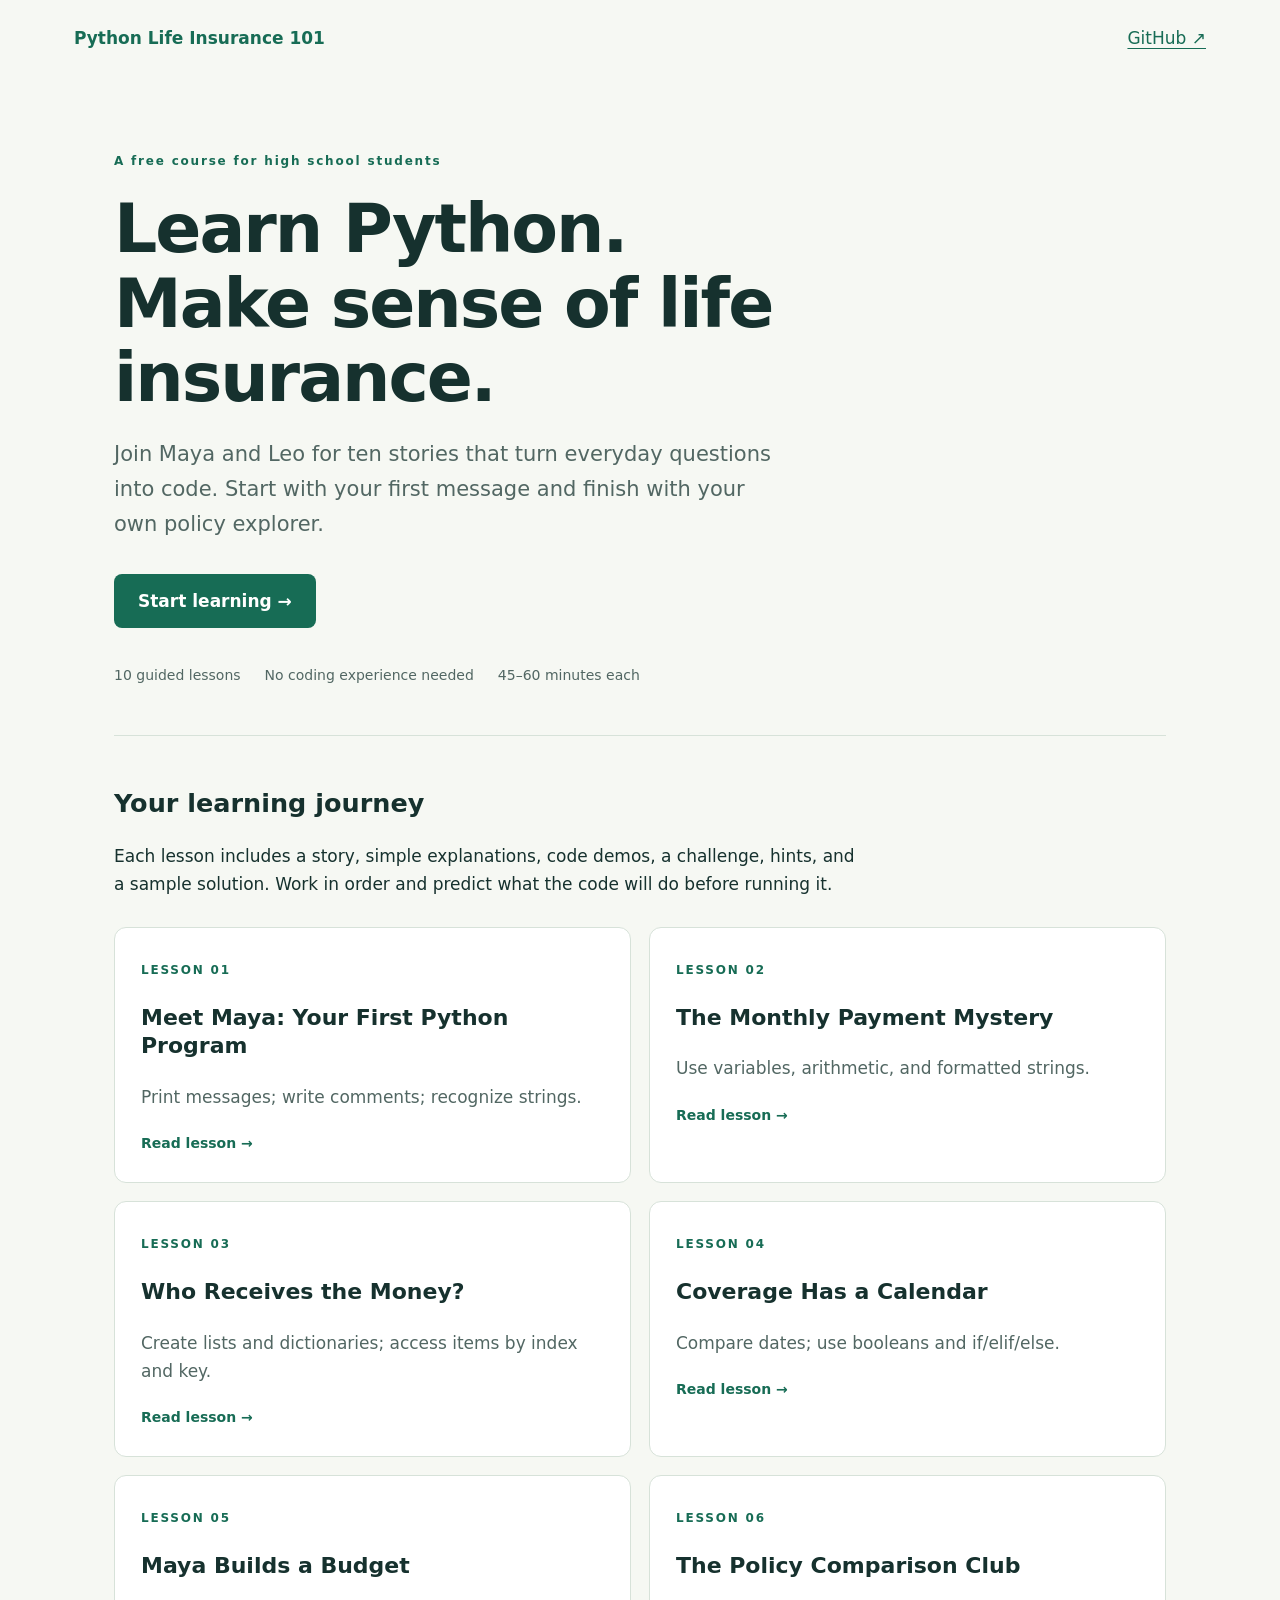
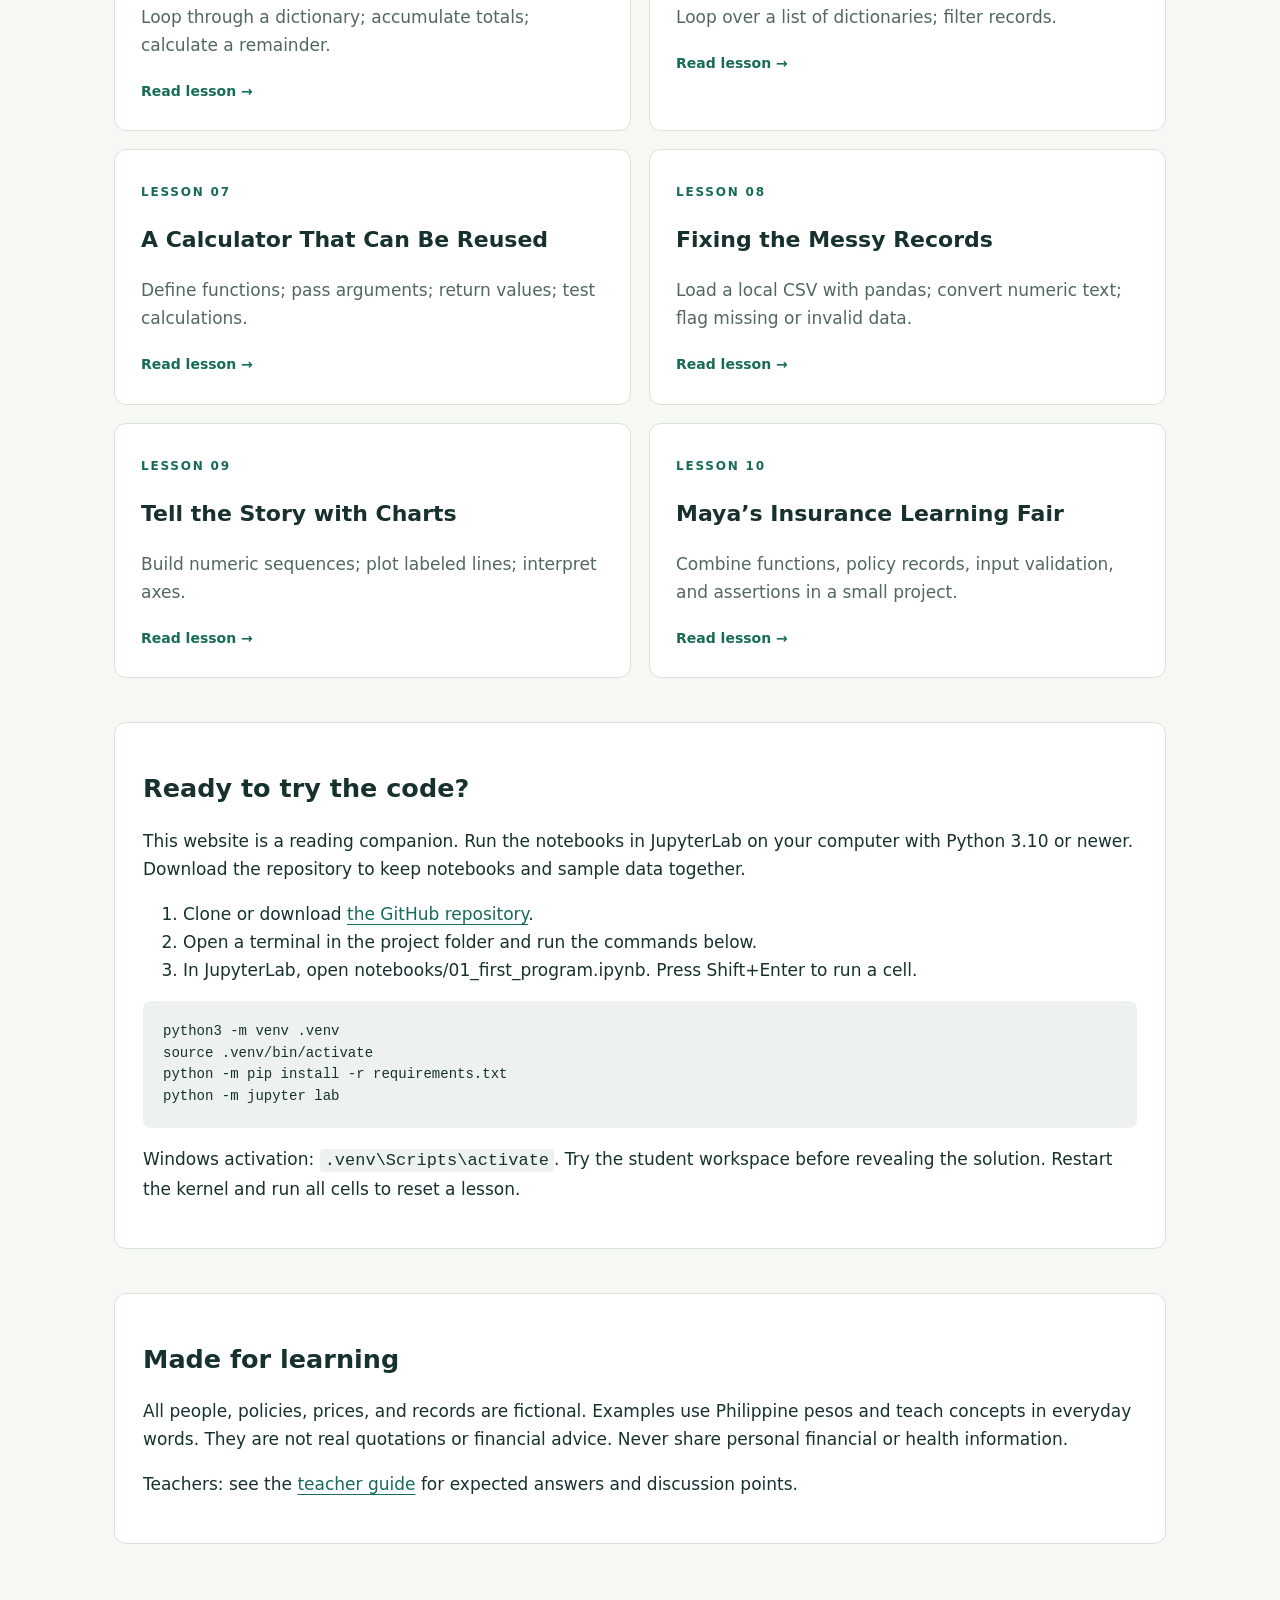
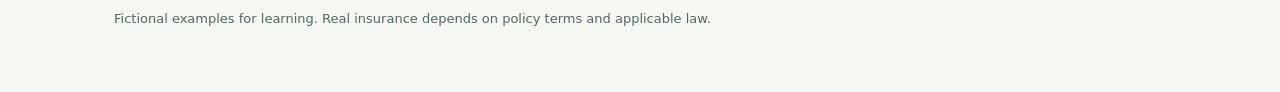
==== docs/index.html @ a5b44e25 "Add training website and expanded README with Pages setup" ====
<!doctype html>
<html lang="en"><head><meta charset="utf-8"><meta name="viewport" content="width=device-width, initial-scale=1"><title>Learn Python through stories · Python Life Insurance 101</title><link rel="stylesheet" href="style.css"></head>
<body><a class="skip" href="#content">Skip to content</a><header><a class="brand" href="index.html">Python Life Insurance 101</a><a href="https://github.com/mano-octavianojr/python-life-insurance-101">GitHub ↗</a></header><main id="content"><section class="hero"><p class="eyebrow">A free course for high school students</p><h1>Learn Python.<br>Make sense of life insurance.</h1><p class="intro">Join Maya and Leo for ten stories that turn everyday questions into code. Start with your first message and finish with your own policy explorer.</p><a class="button" href="01_first_program.html">Start learning →</a><div class="facts"><span>10 guided lessons</span><span>No coding experience needed</span><span>45–60 minutes each</span></div></section><section class="overview"><h2>Your learning journey</h2><p>Each lesson includes a story, simple explanations, code demos, a challenge, hints, and a sample solution. Work in order and predict what the code will do before running it.</p></section><section class="grid" aria-label="Training lessons"><a class="card" href="01_first_program.html"><span class="number">LESSON 01</span><h3>Meet Maya: Your First Python Program</h3><p>Print messages; write comments; recognize strings.</p><span class="read">Read lesson →</span></a><a class="card" href="02_premiums.html"><span class="number">LESSON 02</span><h3>The Monthly Payment Mystery</h3><p>Use variables, arithmetic, and formatted strings.</p><span class="read">Read lesson →</span></a><a class="card" href="03_beneficiaries.html"><span class="number">LESSON 03</span><h3>Who Receives the Money?</h3><p>Create lists and dictionaries; access items by index and key.</p><span class="read">Read lesson →</span></a><a class="card" href="04_coverage_calendar.html"><span class="number">LESSON 04</span><h3>Coverage Has a Calendar</h3><p>Compare dates; use booleans and if/elif/else.</p><span class="read">Read lesson →</span></a><a class="card" href="05_budget.html"><span class="number">LESSON 05</span><h3>Maya Builds a Budget</h3><p>Loop through a dictionary; accumulate totals; calculate a remainder.</p><span class="read">Read lesson →</span></a><a class="card" href="06_policy_comparison.html"><span class="number">LESSON 06</span><h3>The Policy Comparison Club</h3><p>Loop over a list of dictionaries; filter records.</p><span class="read">Read lesson →</span></a><a class="card" href="07_functions.html"><span class="number">LESSON 07</span><h3>A Calculator That Can Be Reused</h3><p>Define functions; pass arguments; return values; test calculations.</p><span class="read">Read lesson →</span></a><a class="card" href="08_messy_records.html"><span class="number">LESSON 08</span><h3>Fixing the Messy Records</h3><p>Load a local CSV with pandas; convert numeric text; flag missing or invalid data.</p><span class="read">Read lesson →</span></a><a class="card" href="09_charts.html"><span class="number">LESSON 09</span><h3>Tell the Story with Charts</h3><p>Build numeric sequences; plot labeled lines; interpret axes.</p><span class="read">Read lesson →</span></a><a class="card" href="10_learning_fair.html"><span class="number">LESSON 10</span><h3>Maya’s Insurance Learning Fair</h3><p>Combine functions, policy records, input validation, and assertions in a small project.</p><span class="read">Read lesson →</span></a></section><section id="setup" class="setup"><h2>Ready to try the code?</h2><p>This website is a reading companion. Run the notebooks in JupyterLab on your computer with Python 3.10 or newer. Download the repository to keep notebooks and sample data together.</p><ol><li>Clone or download <a href="https://github.com/mano-octavianojr/python-life-insurance-101">the GitHub repository</a>.</li><li>Open a terminal in the project folder and run the commands below.</li><li>In JupyterLab, open notebooks/01_first_program.ipynb. Press Shift+Enter to run a cell.</li></ol><pre><code>python3 -m venv .venv
source .venv/bin/activate
python -m pip install -r requirements.txt
python -m jupyter lab</code></pre><p>Windows activation: <code>.venv\Scripts\activate</code>. Try the student workspace before revealing the solution. Restart the kernel and run all cells to reset a lesson.</p></section><section class="scope"><h2>Made for learning</h2><p>All people, policies, prices, and records are fictional. Examples use Philippine pesos and teach concepts in everyday words. They are not real quotations or financial advice. Never share personal financial or health information.</p><p>Teachers: see the <a href="https://github.com/mano-octavianojr/python-life-insurance-101/blob/main/TEACHER_GUIDE.md">teacher guide</a> for expected answers and discussion points.</p></section></main><footer>Fictional examples for learning. Real insurance depends on policy terms and applicable law.</footer></body></html>
---- docs/style.css ----
:root{color-scheme:light;--ink:#16312e;--muted:#526763;--paper:#f6f8f3;--green:#176c55;--border:#d7e2d9}*{box-sizing:border-box}body{margin:0;background:var(--paper);color:var(--ink);font:17px/1.65 system-ui,sans-serif}a{color:var(--green);text-underline-offset:4px}a:focus-visible,summary:focus-visible{outline:3px solid #ba7018;outline-offset:5px}header{max-width:1180px;margin:auto;display:flex;justify-content:space-between;gap:20px;padding:24px}.brand{font-weight:800;text-decoration:none}main{max-width:1100px;margin:auto;padding:0 24px}.hero{padding:64px 0 48px;border-bottom:1px solid var(--border)}.eyebrow,.number{font-size:12px;letter-spacing:1.8px;font-weight:750;color:var(--green)}h1{font-size:clamp(36px,6vw,68px);line-height:1.1;letter-spacing:-2px;margin:20px 0}h2{line-height:1.3}h3{line-height:1.3;font-size:22px}.intro{font-size:21px;max-width:660px;color:var(--muted)}.button{display:inline-block;padding:13px 24px;background:var(--green);color:white;border-radius:8px;text-decoration:none;font-weight:700;margin:12px 0}.facts{display:flex;gap:24px;flex-wrap:wrap;font-size:14px;color:var(--muted);margin-top:24px}.overview{padding:30px 0 12px;max-width:750px}.grid{display:grid;grid-template-columns:repeat(2,minmax(0,1fr));gap:18px}.card{display:block;padding:26px;background:white;border:1px solid var(--border);border-radius:12px;text-decoration:none;color:var(--ink)}.card:hover{border-color:var(--green);box-shadow:0 5px 18px #17392f12}.card p{color:var(--muted)}.read{font-weight:650;color:var(--green);font-size:14px}.setup,.scope{margin-top:44px;padding:28px;border:1px solid var(--border);border-radius:12px;background:white}footer{max-width:1100px;margin:40px auto;padding:24px;color:var(--muted);font-size:13px}.lesson-nav{max-width:1000px;margin:20px auto;display:flex;gap:24px;flex-wrap:wrap;padding:0 24px}.lesson{max-width:1000px;background:white;border:1px solid var(--border);border-radius:12px;padding:30px}.reader-note{background:#edf5ef;padding:20px;border-radius:8px;margin-bottom:30px;font-size:15px}.lesson h1{font-size:36px;letter-spacing:-1px}.lesson h2{font-size:25px;margin-top:32px}.cell{margin:16px 0}.prompt{display:none}pre{overflow-x:auto;padding:20px;background:#edf2ee;border-radius:8px;line-height:1.55;font-size:14px}code{font-family:ui-monospace,monospace}p code,li code{background:#edf2ee;padding:2px 5px;border-radius:4px}img{max-width:100%;height:auto}.solution{border:1px solid var(--border);border-radius:8px;padding:16px;margin:24px 0}.solution summary{cursor:pointer;font-weight:700;color:var(--green)}.skip{position:absolute;top:-80px;left:16px;background:white;padding:12px;z-index:10}.skip:focus{top:8px}table{border-collapse:collapse}td,th{border:1px solid var(--border);padding:8px}@media(max-width:650px){.grid{grid-template-columns:1fr}.hero{padding-top:30px}.lesson{padding:18px}header{font-size:14px;padding:18px}.facts{gap:10px}.setup,.scope{padding:20px}.lesson h1{font-size:29px}}@media print{header,.lesson-nav,.reader-note,footer{display:none}.lesson{border:0}details.solution>*{display:block!important}body{background:white}pre{white-space:pre-wrap}}
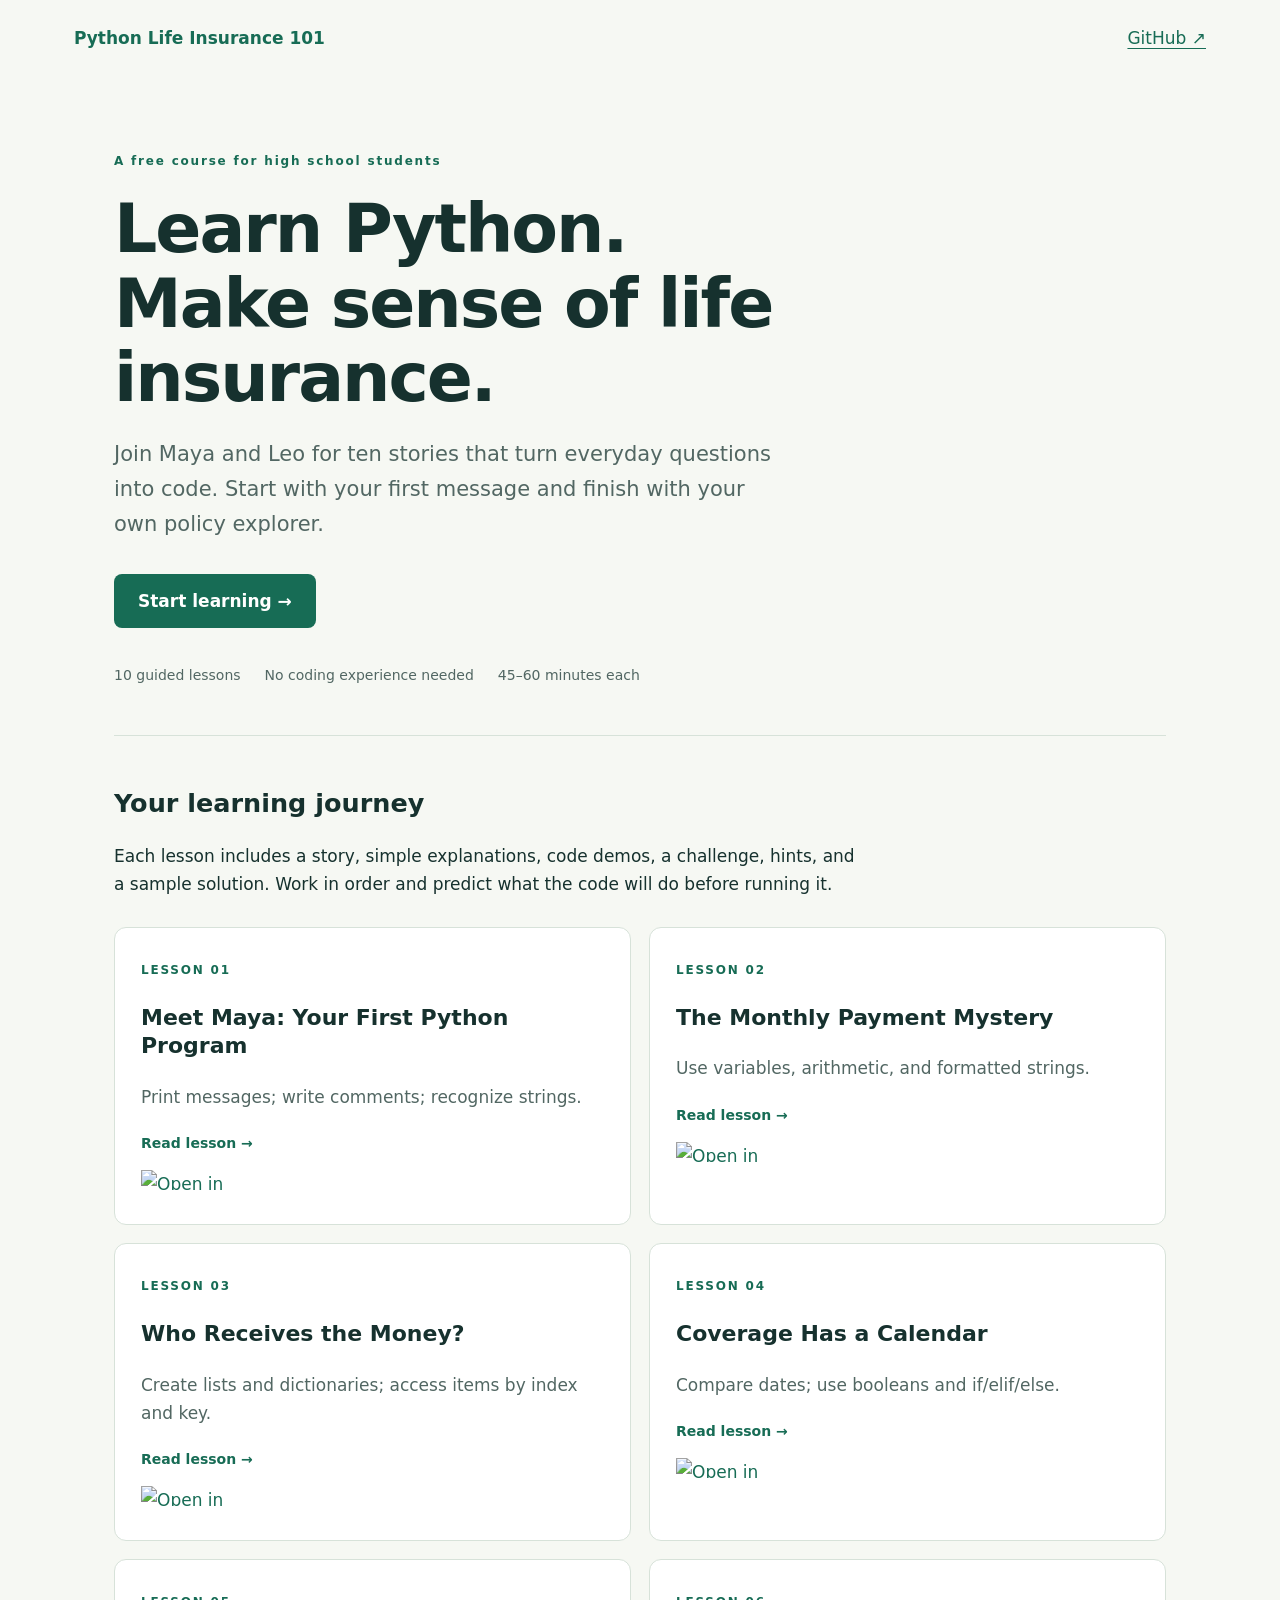
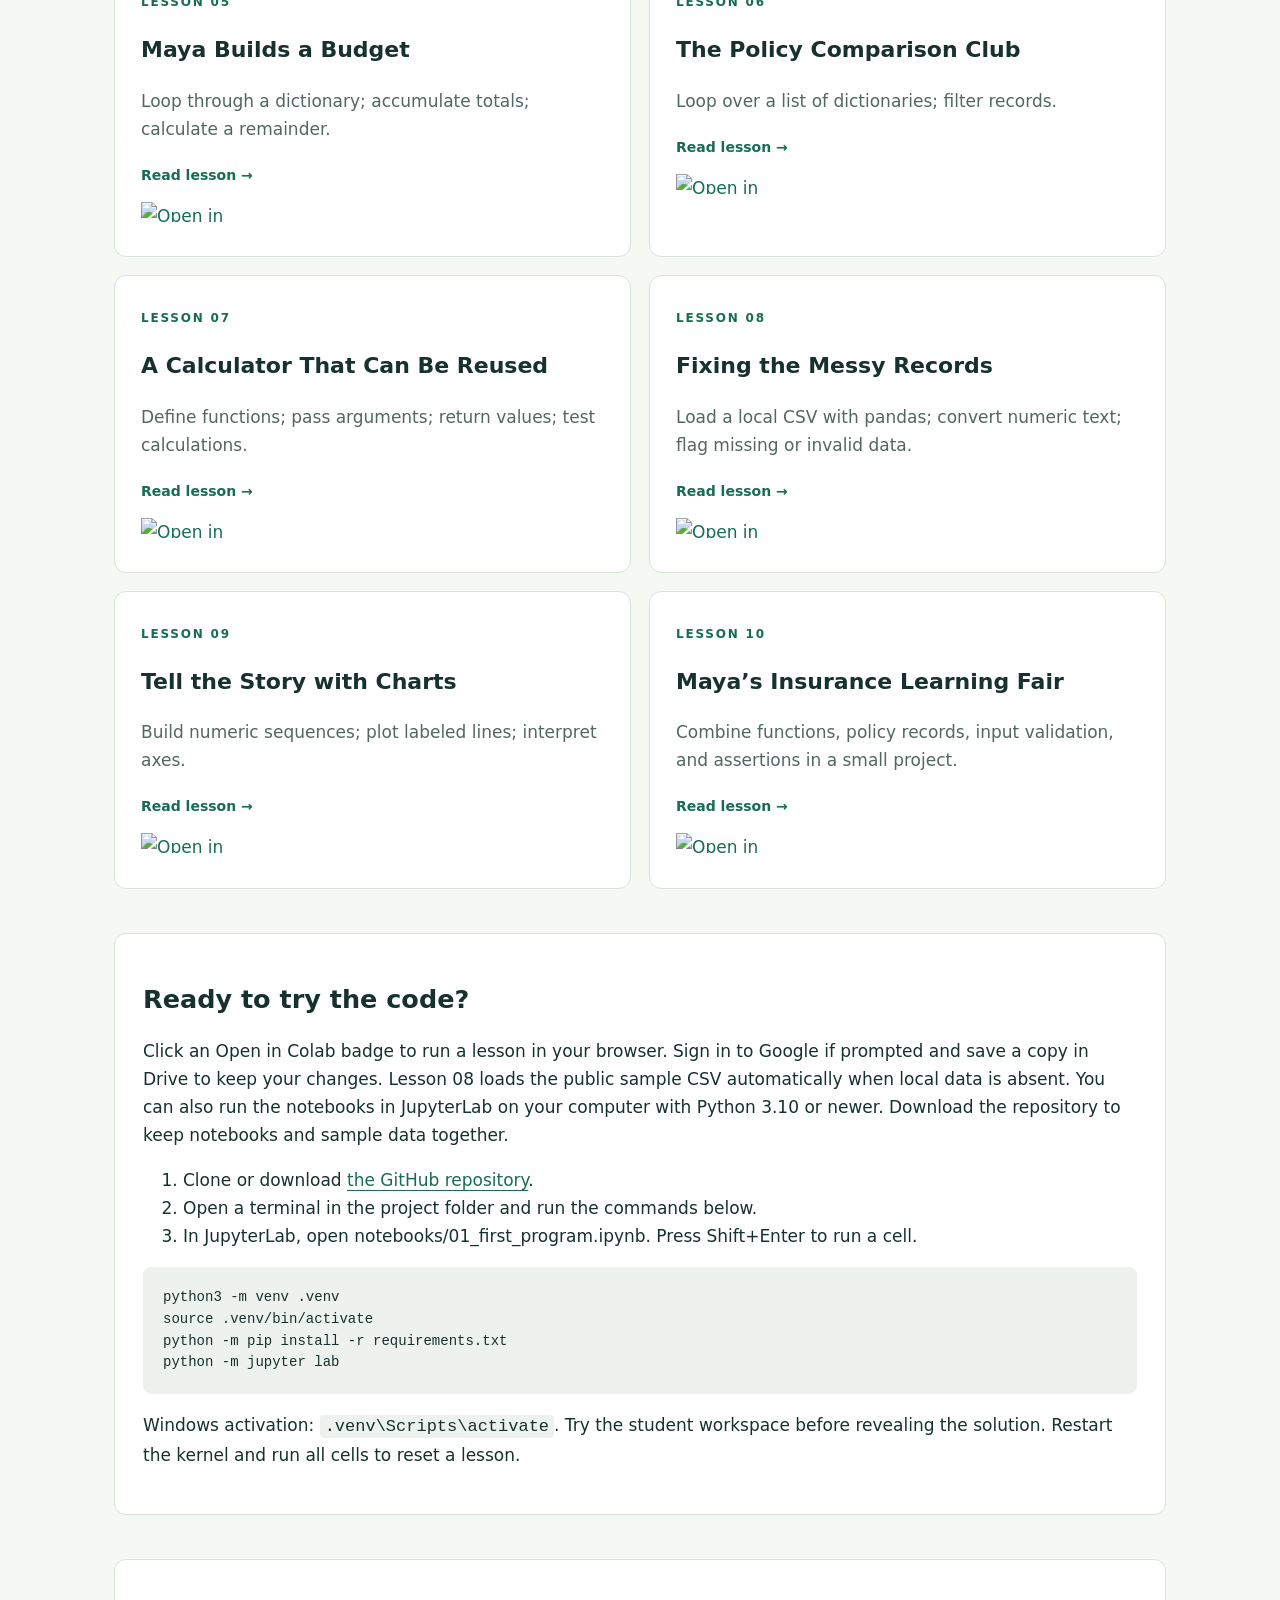
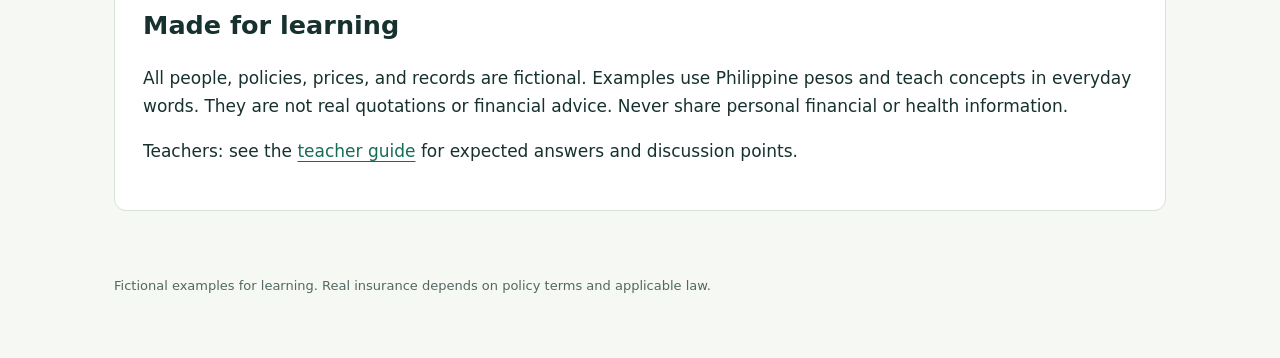
==== commit c764d955: "Add Open in Colab badges and remote sample data fallback" ====
--- a/docs/index.html
+++ b/docs/index.html
@@ -1,6 +1,6 @@
 <!doctype html>
 <html lang="en"><head><meta charset="utf-8"><meta name="viewport" content="width=device-width, initial-scale=1"><title>Learn Python through stories · Python Life Insurance 101</title><link rel="stylesheet" href="style.css"></head>
-<body><a class="skip" href="#content">Skip to content</a><header><a class="brand" href="index.html">Python Life Insurance 101</a><a href="https://github.com/mano-octavianojr/python-life-insurance-101">GitHub ↗</a></header><main id="content"><section class="hero"><p class="eyebrow">A free course for high school students</p><h1>Learn Python.<br>Make sense of life insurance.</h1><p class="intro">Join Maya and Leo for ten stories that turn everyday questions into code. Start with your first message and finish with your own policy explorer.</p><a class="button" href="01_first_program.html">Start learning →</a><div class="facts"><span>10 guided lessons</span><span>No coding experience needed</span><span>45–60 minutes each</span></div></section><section class="overview"><h2>Your learning journey</h2><p>Each lesson includes a story, simple explanations, code demos, a challenge, hints, and a sample solution. Work in order and predict what the code will do before running it.</p></section><section class="grid" aria-label="Training lessons"><a class="card" href="01_first_program.html"><span class="number">LESSON 01</span><h3>Meet Maya: Your First Python Program</h3><p>Print messages; write comments; recognize strings.</p><span class="read">Read lesson →</span></a><a class="card" href="02_premiums.html"><span class="number">LESSON 02</span><h3>The Monthly Payment Mystery</h3><p>Use variables, arithmetic, and formatted strings.</p><span class="read">Read lesson →</span></a><a class="card" href="03_beneficiaries.html"><span class="number">LESSON 03</span><h3>Who Receives the Money?</h3><p>Create lists and dictionaries; access items by index and key.</p><span class="read">Read lesson →</span></a><a class="card" href="04_coverage_calendar.html"><span class="number">LESSON 04</span><h3>Coverage Has a Calendar</h3><p>Compare dates; use booleans and if/elif/else.</p><span class="read">Read lesson →</span></a><a class="card" href="05_budget.html"><span class="number">LESSON 05</span><h3>Maya Builds a Budget</h3><p>Loop through a dictionary; accumulate totals; calculate a remainder.</p><span class="read">Read lesson →</span></a><a class="card" href="06_policy_comparison.html"><span class="number">LESSON 06</span><h3>The Policy Comparison Club</h3><p>Loop over a list of dictionaries; filter records.</p><span class="read">Read lesson →</span></a><a class="card" href="07_functions.html"><span class="number">LESSON 07</span><h3>A Calculator That Can Be Reused</h3><p>Define functions; pass arguments; return values; test calculations.</p><span class="read">Read lesson →</span></a><a class="card" href="08_messy_records.html"><span class="number">LESSON 08</span><h3>Fixing the Messy Records</h3><p>Load a local CSV with pandas; convert numeric text; flag missing or invalid data.</p><span class="read">Read lesson →</span></a><a class="card" href="09_charts.html"><span class="number">LESSON 09</span><h3>Tell the Story with Charts</h3><p>Build numeric sequences; plot labeled lines; interpret axes.</p><span class="read">Read lesson →</span></a><a class="card" href="10_learning_fair.html"><span class="number">LESSON 10</span><h3>Maya’s Insurance Learning Fair</h3><p>Combine functions, policy records, input validation, and assertions in a small project.</p><span class="read">Read lesson →</span></a></section><section id="setup" class="setup"><h2>Ready to try the code?</h2><p>This website is a reading companion. Run the notebooks in JupyterLab on your computer with Python 3.10 or newer. Download the repository to keep notebooks and sample data together.</p><ol><li>Clone or download <a href="https://github.com/mano-octavianojr/python-life-insurance-101">the GitHub repository</a>.</li><li>Open a terminal in the project folder and run the commands below.</li><li>In JupyterLab, open notebooks/01_first_program.ipynb. Press Shift+Enter to run a cell.</li></ol><pre><code>python3 -m venv .venv
+<body><a class="skip" href="#content">Skip to content</a><header><a class="brand" href="index.html">Python Life Insurance 101</a><a href="https://github.com/mano-octavianojr/python-life-insurance-101">GitHub ↗</a></header><main id="content"><section class="hero"><p class="eyebrow">A free course for high school students</p><h1>Learn Python.<br>Make sense of life insurance.</h1><p class="intro">Join Maya and Leo for ten stories that turn everyday questions into code. Start with your first message and finish with your own policy explorer.</p><a class="button" href="01_first_program.html">Start learning →</a><div class="facts"><span>10 guided lessons</span><span>No coding experience needed</span><span>45–60 minutes each</span></div></section><section class="overview"><h2>Your learning journey</h2><p>Each lesson includes a story, simple explanations, code demos, a challenge, hints, and a sample solution. Work in order and predict what the code will do before running it.</p></section><section class="grid" aria-label="Training lessons"><article class="card"><a class="card-content" href="01_first_program.html"><span class="number">LESSON 01</span><h3>Meet Maya: Your First Python Program</h3><p>Print messages; write comments; recognize strings.</p><span class="read">Read lesson →</span></a><a class="colab-button" href="https://colab.research.google.com/github/mano-octavianojr/python-life-insurance-101/blob/main/notebooks/01_first_program.ipynb" aria-label="Open 01. Meet Maya: Your First Python Program in Google Colab"><img src="https://colab.research.google.com/assets/colab-badge.svg" alt="Open in Colab" width="117" height="20"></a></article><article class="card"><a class="card-content" href="02_premiums.html"><span class="number">LESSON 02</span><h3>The Monthly Payment Mystery</h3><p>Use variables, arithmetic, and formatted strings.</p><span class="read">Read lesson →</span></a><a class="colab-button" href="https://colab.research.google.com/github/mano-octavianojr/python-life-insurance-101/blob/main/notebooks/02_premiums.ipynb" aria-label="Open 02. The Monthly Payment Mystery in Google Colab"><img src="https://colab.research.google.com/assets/colab-badge.svg" alt="Open in Colab" width="117" height="20"></a></article><article class="card"><a class="card-content" href="03_beneficiaries.html"><span class="number">LESSON 03</span><h3>Who Receives the Money?</h3><p>Create lists and dictionaries; access items by index and key.</p><span class="read">Read lesson →</span></a><a class="colab-button" href="https://colab.research.google.com/github/mano-octavianojr/python-life-insurance-101/blob/main/notebooks/03_beneficiaries.ipynb" aria-label="Open 03. Who Receives the Money? in Google Colab"><img src="https://colab.research.google.com/assets/colab-badge.svg" alt="Open in Colab" width="117" height="20"></a></article><article class="card"><a class="card-content" href="04_coverage_calendar.html"><span class="number">LESSON 04</span><h3>Coverage Has a Calendar</h3><p>Compare dates; use booleans and if/elif/else.</p><span class="read">Read lesson →</span></a><a class="colab-button" href="https://colab.research.google.com/github/mano-octavianojr/python-life-insurance-101/blob/main/notebooks/04_coverage_calendar.ipynb" aria-label="Open 04. Coverage Has a Calendar in Google Colab"><img src="https://colab.research.google.com/assets/colab-badge.svg" alt="Open in Colab" width="117" height="20"></a></article><article class="card"><a class="card-content" href="05_budget.html"><span class="number">LESSON 05</span><h3>Maya Builds a Budget</h3><p>Loop through a dictionary; accumulate totals; calculate a remainder.</p><span class="read">Read lesson →</span></a><a class="colab-button" href="https://colab.research.google.com/github/mano-octavianojr/python-life-insurance-101/blob/main/notebooks/05_budget.ipynb" aria-label="Open 05. Maya Builds a Budget in Google Colab"><img src="https://colab.research.google.com/assets/colab-badge.svg" alt="Open in Colab" width="117" height="20"></a></article><article class="card"><a class="card-content" href="06_policy_comparison.html"><span class="number">LESSON 06</span><h3>The Policy Comparison Club</h3><p>Loop over a list of dictionaries; filter records.</p><span class="read">Read lesson →</span></a><a class="colab-button" href="https://colab.research.google.com/github/mano-octavianojr/python-life-insurance-101/blob/main/notebooks/06_policy_comparison.ipynb" aria-label="Open 06. The Policy Comparison Club in Google Colab"><img src="https://colab.research.google.com/assets/colab-badge.svg" alt="Open in Colab" width="117" height="20"></a></article><article class="card"><a class="card-content" href="07_functions.html"><span class="number">LESSON 07</span><h3>A Calculator That Can Be Reused</h3><p>Define functions; pass arguments; return values; test calculations.</p><span class="read">Read lesson →</span></a><a class="colab-button" href="https://colab.research.google.com/github/mano-octavianojr/python-life-insurance-101/blob/main/notebooks/07_functions.ipynb" aria-label="Open 07. A Calculator That Can Be Reused in Google Colab"><img src="https://colab.research.google.com/assets/colab-badge.svg" alt="Open in Colab" width="117" height="20"></a></article><article class="card"><a class="card-content" href="08_messy_records.html"><span class="number">LESSON 08</span><h3>Fixing the Messy Records</h3><p>Load a local CSV with pandas; convert numeric text; flag missing or invalid data.</p><span class="read">Read lesson →</span></a><a class="colab-button" href="https://colab.research.google.com/github/mano-octavianojr/python-life-insurance-101/blob/main/notebooks/08_messy_records.ipynb" aria-label="Open 08. Fixing the Messy Records in Google Colab"><img src="https://colab.research.google.com/assets/colab-badge.svg" alt="Open in Colab" width="117" height="20"></a></article><article class="card"><a class="card-content" href="09_charts.html"><span class="number">LESSON 09</span><h3>Tell the Story with Charts</h3><p>Build numeric sequences; plot labeled lines; interpret axes.</p><span class="read">Read lesson →</span></a><a class="colab-button" href="https://colab.research.google.com/github/mano-octavianojr/python-life-insurance-101/blob/main/notebooks/09_charts.ipynb" aria-label="Open 09. Tell the Story with Charts in Google Colab"><img src="https://colab.research.google.com/assets/colab-badge.svg" alt="Open in Colab" width="117" height="20"></a></article><article class="card"><a class="card-content" href="10_learning_fair.html"><span class="number">LESSON 10</span><h3>Maya’s Insurance Learning Fair</h3><p>Combine functions, policy records, input validation, and assertions in a small project.</p><span class="read">Read lesson →</span></a><a class="colab-button" href="https://colab.research.google.com/github/mano-octavianojr/python-life-insurance-101/blob/main/notebooks/10_learning_fair.ipynb" aria-label="Open 10. Maya’s Insurance Learning Fair in Google Colab"><img src="https://colab.research.google.com/assets/colab-badge.svg" alt="Open in Colab" width="117" height="20"></a></article></section><section id="setup" class="setup"><h2>Ready to try the code?</h2><p>Click an Open in Colab badge to run a lesson in your browser. Sign in to Google if prompted and save a copy in Drive to keep your changes. Lesson 08 loads the public sample CSV automatically when local data is absent. You can also run the notebooks in JupyterLab on your computer with Python 3.10 or newer. Download the repository to keep notebooks and sample data together.</p><ol><li>Clone or download <a href="https://github.com/mano-octavianojr/python-life-insurance-101">the GitHub repository</a>.</li><li>Open a terminal in the project folder and run the commands below.</li><li>In JupyterLab, open notebooks/01_first_program.ipynb. Press Shift+Enter to run a cell.</li></ol><pre><code>python3 -m venv .venv
 source .venv/bin/activate
 python -m pip install -r requirements.txt
 python -m jupyter lab</code></pre><p>Windows activation: <code>.venv\Scripts\activate</code>. Try the student workspace before revealing the solution. Restart the kernel and run all cells to reset a lesson.</p></section><section class="scope"><h2>Made for learning</h2><p>All people, policies, prices, and records are fictional. Examples use Philippine pesos and teach concepts in everyday words. They are not real quotations or financial advice. Never share personal financial or health information.</p><p>Teachers: see the <a href="https://github.com/mano-octavianojr/python-life-insurance-101/blob/main/TEACHER_GUIDE.md">teacher guide</a> for expected answers and discussion points.</p></section></main><footer>Fictional examples for learning. Real insurance depends on policy terms and applicable law.</footer></body></html>
--- a/docs/style.css
+++ b/docs/style.css
@@ -1 +1,3 @@
 :root{color-scheme:light;--ink:#16312e;--muted:#526763;--paper:#f6f8f3;--green:#176c55;--border:#d7e2d9}*{box-sizing:border-box}body{margin:0;background:var(--paper);color:var(--ink);font:17px/1.65 system-ui,sans-serif}a{color:var(--green);text-underline-offset:4px}a:focus-visible,summary:focus-visible{outline:3px solid #ba7018;outline-offset:5px}header{max-width:1180px;margin:auto;display:flex;justify-content:space-between;gap:20px;padding:24px}.brand{font-weight:800;text-decoration:none}main{max-width:1100px;margin:auto;padding:0 24px}.hero{padding:64px 0 48px;border-bottom:1px solid var(--border)}.eyebrow,.number{font-size:12px;letter-spacing:1.8px;font-weight:750;color:var(--green)}h1{font-size:clamp(36px,6vw,68px);line-height:1.1;letter-spacing:-2px;margin:20px 0}h2{line-height:1.3}h3{line-height:1.3;font-size:22px}.intro{font-size:21px;max-width:660px;color:var(--muted)}.button{display:inline-block;padding:13px 24px;background:var(--green);color:white;border-radius:8px;text-decoration:none;font-weight:700;margin:12px 0}.facts{display:flex;gap:24px;flex-wrap:wrap;font-size:14px;color:var(--muted);margin-top:24px}.overview{padding:30px 0 12px;max-width:750px}.grid{display:grid;grid-template-columns:repeat(2,minmax(0,1fr));gap:18px}.card{display:block;padding:26px;background:white;border:1px solid var(--border);border-radius:12px;text-decoration:none;color:var(--ink)}.card:hover{border-color:var(--green);box-shadow:0 5px 18px #17392f12}.card p{color:var(--muted)}.read{font-weight:650;color:var(--green);font-size:14px}.setup,.scope{margin-top:44px;padding:28px;border:1px solid var(--border);border-radius:12px;background:white}footer{max-width:1100px;margin:40px auto;padding:24px;color:var(--muted);font-size:13px}.lesson-nav{max-width:1000px;margin:20px auto;display:flex;gap:24px;flex-wrap:wrap;padding:0 24px}.lesson{max-width:1000px;background:white;border:1px solid var(--border);border-radius:12px;padding:30px}.reader-note{background:#edf5ef;padding:20px;border-radius:8px;margin-bottom:30px;font-size:15px}.lesson h1{font-size:36px;letter-spacing:-1px}.lesson h2{font-size:25px;margin-top:32px}.cell{margin:16px 0}.prompt{display:none}pre{overflow-x:auto;padding:20px;background:#edf2ee;border-radius:8px;line-height:1.55;font-size:14px}code{font-family:ui-monospace,monospace}p code,li code{background:#edf2ee;padding:2px 5px;border-radius:4px}img{max-width:100%;height:auto}.solution{border:1px solid var(--border);border-radius:8px;padding:16px;margin:24px 0}.solution summary{cursor:pointer;font-weight:700;color:var(--green)}.skip{position:absolute;top:-80px;left:16px;background:white;padding:12px;z-index:10}.skip:focus{top:8px}table{border-collapse:collapse}td,th{border:1px solid var(--border);padding:8px}@media(max-width:650px){.grid{grid-template-columns:1fr}.hero{padding-top:30px}.lesson{padding:18px}header{font-size:14px;padding:18px}.facts{gap:10px}.setup,.scope{padding:20px}.lesson h1{font-size:29px}}@media print{header,.lesson-nav,.reader-note,footer{display:none}.lesson{border:0}details.solution>*{display:block!important}body{background:white}pre{white-space:pre-wrap}}
+
+.card-content{display:block;text-decoration:none;color:inherit}.colab-button{display:inline-flex;margin-top:14px;align-items:center}.colab-button img{display:block}.reader-note .colab-button{margin:0 8px;vertical-align:middle}
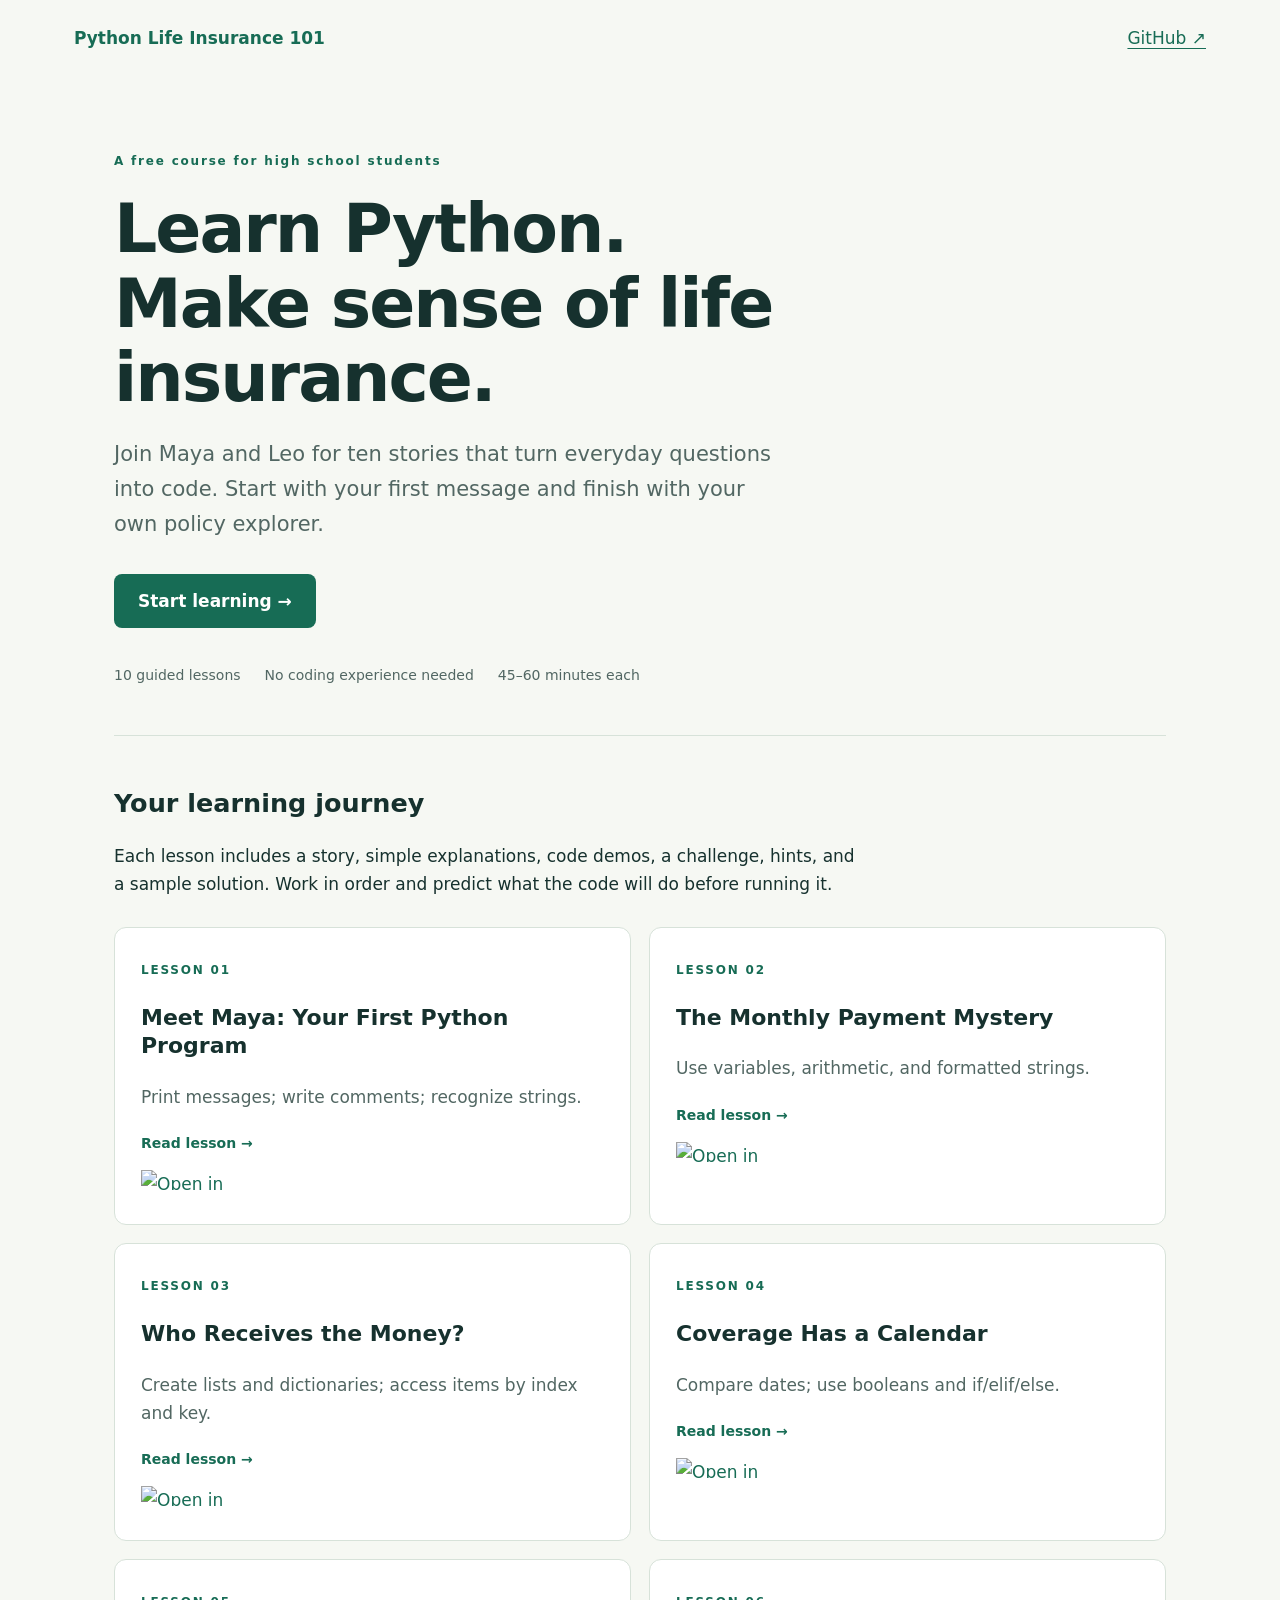
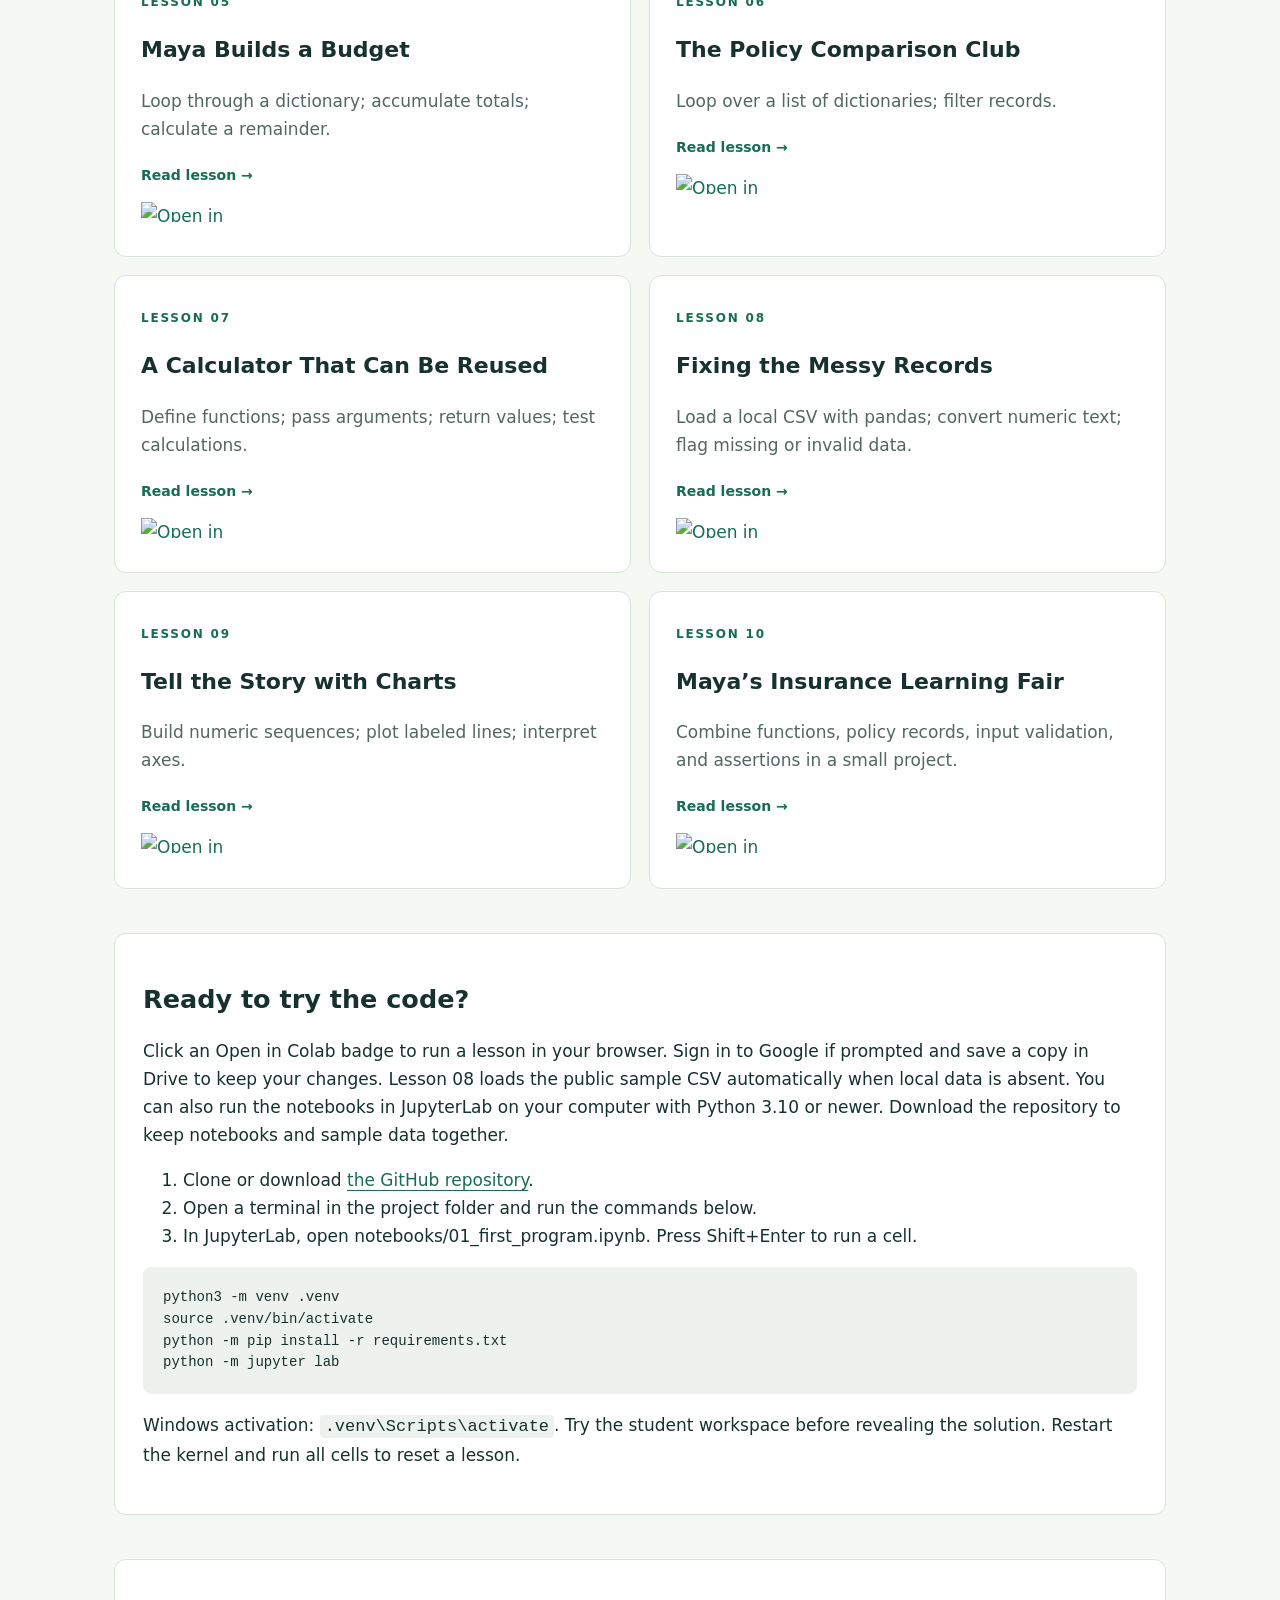
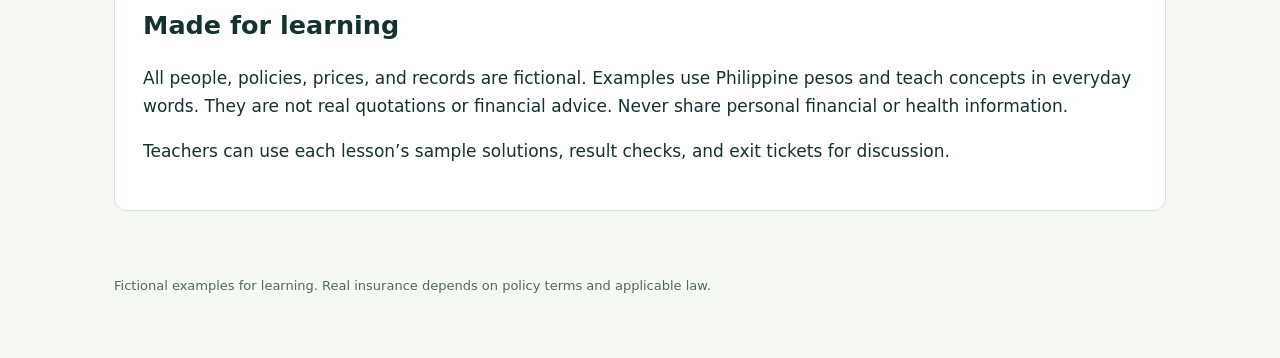
==== commit e322e8da: "Remove internal curriculum documents and clean website reference" ====
--- a/docs/index.html
+++ b/docs/index.html
@@ -3,4 +3,4 @@
 <body><a class="skip" href="#content">Skip to content</a><header><a class="brand" href="index.html">Python Life Insurance 101</a><a href="https://github.com/mano-octavianojr/python-life-insurance-101">GitHub ↗</a></header><main id="content"><section class="hero"><p class="eyebrow">A free course for high school students</p><h1>Learn Python.<br>Make sense of life insurance.</h1><p class="intro">Join Maya and Leo for ten stories that turn everyday questions into code. Start with your first message and finish with your own policy explorer.</p><a class="button" href="01_first_program.html">Start learning →</a><div class="facts"><span>10 guided lessons</span><span>No coding experience needed</span><span>45–60 minutes each</span></div></section><section class="overview"><h2>Your learning journey</h2><p>Each lesson includes a story, simple explanations, code demos, a challenge, hints, and a sample solution. Work in order and predict what the code will do before running it.</p></section><section class="grid" aria-label="Training lessons"><article class="card"><a class="card-content" href="01_first_program.html"><span class="number">LESSON 01</span><h3>Meet Maya: Your First Python Program</h3><p>Print messages; write comments; recognize strings.</p><span class="read">Read lesson →</span></a><a class="colab-button" href="https://colab.research.google.com/github/mano-octavianojr/python-life-insurance-101/blob/main/notebooks/01_first_program.ipynb" aria-label="Open 01. Meet Maya: Your First Python Program in Google Colab"><img src="https://colab.research.google.com/assets/colab-badge.svg" alt="Open in Colab" width="117" height="20"></a></article><article class="card"><a class="card-content" href="02_premiums.html"><span class="number">LESSON 02</span><h3>The Monthly Payment Mystery</h3><p>Use variables, arithmetic, and formatted strings.</p><span class="read">Read lesson →</span></a><a class="colab-button" href="https://colab.research.google.com/github/mano-octavianojr/python-life-insurance-101/blob/main/notebooks/02_premiums.ipynb" aria-label="Open 02. The Monthly Payment Mystery in Google Colab"><img src="https://colab.research.google.com/assets/colab-badge.svg" alt="Open in Colab" width="117" height="20"></a></article><article class="card"><a class="card-content" href="03_beneficiaries.html"><span class="number">LESSON 03</span><h3>Who Receives the Money?</h3><p>Create lists and dictionaries; access items by index and key.</p><span class="read">Read lesson →</span></a><a class="colab-button" href="https://colab.research.google.com/github/mano-octavianojr/python-life-insurance-101/blob/main/notebooks/03_beneficiaries.ipynb" aria-label="Open 03. Who Receives the Money? in Google Colab"><img src="https://colab.research.google.com/assets/colab-badge.svg" alt="Open in Colab" width="117" height="20"></a></article><article class="card"><a class="card-content" href="04_coverage_calendar.html"><span class="number">LESSON 04</span><h3>Coverage Has a Calendar</h3><p>Compare dates; use booleans and if/elif/else.</p><span class="read">Read lesson →</span></a><a class="colab-button" href="https://colab.research.google.com/github/mano-octavianojr/python-life-insurance-101/blob/main/notebooks/04_coverage_calendar.ipynb" aria-label="Open 04. Coverage Has a Calendar in Google Colab"><img src="https://colab.research.google.com/assets/colab-badge.svg" alt="Open in Colab" width="117" height="20"></a></article><article class="card"><a class="card-content" href="05_budget.html"><span class="number">LESSON 05</span><h3>Maya Builds a Budget</h3><p>Loop through a dictionary; accumulate totals; calculate a remainder.</p><span class="read">Read lesson →</span></a><a class="colab-button" href="https://colab.research.google.com/github/mano-octavianojr/python-life-insurance-101/blob/main/notebooks/05_budget.ipynb" aria-label="Open 05. Maya Builds a Budget in Google Colab"><img src="https://colab.research.google.com/assets/colab-badge.svg" alt="Open in Colab" width="117" height="20"></a></article><article class="card"><a class="card-content" href="06_policy_comparison.html"><span class="number">LESSON 06</span><h3>The Policy Comparison Club</h3><p>Loop over a list of dictionaries; filter records.</p><span class="read">Read lesson →</span></a><a class="colab-button" href="https://colab.research.google.com/github/mano-octavianojr/python-life-insurance-101/blob/main/notebooks/06_policy_comparison.ipynb" aria-label="Open 06. The Policy Comparison Club in Google Colab"><img src="https://colab.research.google.com/assets/colab-badge.svg" alt="Open in Colab" width="117" height="20"></a></article><article class="card"><a class="card-content" href="07_functions.html"><span class="number">LESSON 07</span><h3>A Calculator That Can Be Reused</h3><p>Define functions; pass arguments; return values; test calculations.</p><span class="read">Read lesson →</span></a><a class="colab-button" href="https://colab.research.google.com/github/mano-octavianojr/python-life-insurance-101/blob/main/notebooks/07_functions.ipynb" aria-label="Open 07. A Calculator That Can Be Reused in Google Colab"><img src="https://colab.research.google.com/assets/colab-badge.svg" alt="Open in Colab" width="117" height="20"></a></article><article class="card"><a class="card-content" href="08_messy_records.html"><span class="number">LESSON 08</span><h3>Fixing the Messy Records</h3><p>Load a local CSV with pandas; convert numeric text; flag missing or invalid data.</p><span class="read">Read lesson →</span></a><a class="colab-button" href="https://colab.research.google.com/github/mano-octavianojr/python-life-insurance-101/blob/main/notebooks/08_messy_records.ipynb" aria-label="Open 08. Fixing the Messy Records in Google Colab"><img src="https://colab.research.google.com/assets/colab-badge.svg" alt="Open in Colab" width="117" height="20"></a></article><article class="card"><a class="card-content" href="09_charts.html"><span class="number">LESSON 09</span><h3>Tell the Story with Charts</h3><p>Build numeric sequences; plot labeled lines; interpret axes.</p><span class="read">Read lesson →</span></a><a class="colab-button" href="https://colab.research.google.com/github/mano-octavianojr/python-life-insurance-101/blob/main/notebooks/09_charts.ipynb" aria-label="Open 09. Tell the Story with Charts in Google Colab"><img src="https://colab.research.google.com/assets/colab-badge.svg" alt="Open in Colab" width="117" height="20"></a></article><article class="card"><a class="card-content" href="10_learning_fair.html"><span class="number">LESSON 10</span><h3>Maya’s Insurance Learning Fair</h3><p>Combine functions, policy records, input validation, and assertions in a small project.</p><span class="read">Read lesson →</span></a><a class="colab-button" href="https://colab.research.google.com/github/mano-octavianojr/python-life-insurance-101/blob/main/notebooks/10_learning_fair.ipynb" aria-label="Open 10. Maya’s Insurance Learning Fair in Google Colab"><img src="https://colab.research.google.com/assets/colab-badge.svg" alt="Open in Colab" width="117" height="20"></a></article></section><section id="setup" class="setup"><h2>Ready to try the code?</h2><p>Click an Open in Colab badge to run a lesson in your browser. Sign in to Google if prompted and save a copy in Drive to keep your changes. Lesson 08 loads the public sample CSV automatically when local data is absent. You can also run the notebooks in JupyterLab on your computer with Python 3.10 or newer. Download the repository to keep notebooks and sample data together.</p><ol><li>Clone or download <a href="https://github.com/mano-octavianojr/python-life-insurance-101">the GitHub repository</a>.</li><li>Open a terminal in the project folder and run the commands below.</li><li>In JupyterLab, open notebooks/01_first_program.ipynb. Press Shift+Enter to run a cell.</li></ol><pre><code>python3 -m venv .venv
 source .venv/bin/activate
 python -m pip install -r requirements.txt
-python -m jupyter lab</code></pre><p>Windows activation: <code>.venv\Scripts\activate</code>. Try the student workspace before revealing the solution. Restart the kernel and run all cells to reset a lesson.</p></section><section class="scope"><h2>Made for learning</h2><p>All people, policies, prices, and records are fictional. Examples use Philippine pesos and teach concepts in everyday words. They are not real quotations or financial advice. Never share personal financial or health information.</p><p>Teachers: see the <a href="https://github.com/mano-octavianojr/python-life-insurance-101/blob/main/TEACHER_GUIDE.md">teacher guide</a> for expected answers and discussion points.</p></section></main><footer>Fictional examples for learning. Real insurance depends on policy terms and applicable law.</footer></body></html>+python -m jupyter lab</code></pre><p>Windows activation: <code>.venv\Scripts\activate</code>. Try the student workspace before revealing the solution. Restart the kernel and run all cells to reset a lesson.</p></section><section class="scope"><h2>Made for learning</h2><p>All people, policies, prices, and records are fictional. Examples use Philippine pesos and teach concepts in everyday words. They are not real quotations or financial advice. Never share personal financial or health information.</p><p>Teachers can use each lesson’s sample solutions, result checks, and exit tickets for discussion.</p></section></main><footer>Fictional examples for learning. Real insurance depends on policy terms and applicable law.</footer></body></html>
